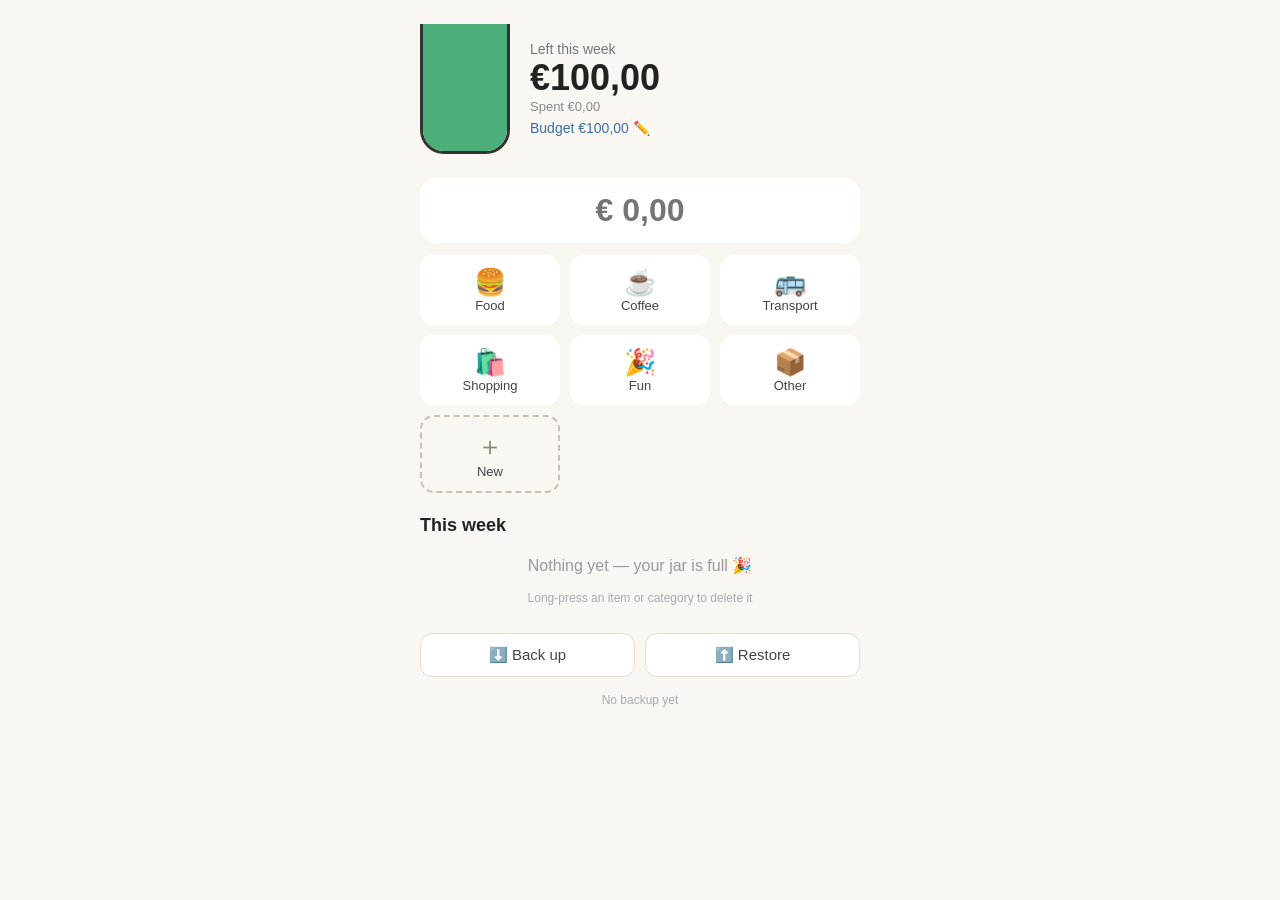
==== spending-jar/index.html @ cdd677f0 "Add files via upload" ====
<!DOCTYPE html>
<html lang="en">
<head>
  <meta charset="utf-8">
  <meta name="viewport" content="width=device-width, initial-scale=1, viewport-fit=cover">
  <title>Spending Jar</title>
  <meta name="description" content="A simple weekly spending tracker.">
  <meta name="theme-color" content="#FAF7F2">

  <!-- Installable app (PWA) -->
  <link rel="manifest" href="manifest.webmanifest">
  <link rel="icon" href="icons/icon-192.png" type="image/png">
  <link rel="apple-touch-icon" href="icons/apple-touch-icon.png">
  <meta name="apple-mobile-web-app-capable" content="yes">
  <meta name="mobile-web-app-capable" content="yes">
  <meta name="apple-mobile-web-app-status-bar-style" content="default">
  <meta name="apple-mobile-web-app-title" content="Jar">

  <link rel="stylesheet" href="style.css">
</head>
<body>
  <main class="app">
    <section class="header">
      <div class="jar" aria-hidden="true"><div class="fill" id="fill"></div></div>
      <div class="summary">
        <div class="muted">Left this week</div>
        <div class="left" id="left">€0,00</div>
        <div class="small" id="spent">Spent €0,00</div>
        <div id="budgetBox"></div>
      </div>
    </section>

    <input class="amount" id="amount" inputmode="decimal" placeholder="€ 0,00" aria-label="Amount" autocomplete="off">
    <div class="cats" id="cats"></div>

    <h2>This week</h2>
    <div class="list" id="list"></div>
    <p class="hint">Long-press an item or category to delete it</p>

    <section class="backup">
      <button id="backupBtn">⬇️ Back up</button>
      <button id="restoreBtn">⬆️ Restore</button>
      <input type="file" id="restoreFile" accept=".json,application/json" hidden>
    </section>
    <p class="hint" id="lastBackup"></p>
  </main>

  <div class="toast" id="toast" role="status"></div>

  <!-- Confirm delete -->
  <div class="modal-bg" id="confirmBg">
    <div class="modal" role="dialog" aria-modal="true">
      <p id="confirmText">Delete this?</p>
      <div class="btns">
        <button id="confirmCancel">Cancel</button>
        <button class="del" id="confirmOk">Delete</button>

      </div>
    </div>
  </div>

  <!-- New category -->
  <div class="modal-bg" id="newBg">
    <div class="modal" role="dialog" aria-modal="true" aria-labelledby="newTitle">
      <h3 id="newTitle">New category</h3>
      <input class="emoji" id="newEmoji" maxlength="4" placeholder="🏷️" aria-label="Emoji">
      <div class="suggest" id="suggest"></div>
      <input id="newName" maxlength="14" placeholder="Gym" aria-label="Category name">
      <div class="btns">
        <button id="newCancel">Cancel</button>
        <button class="primary" id="newSave">Add</button>
      </div>
    </div>
  </div>

  <script src="app.js"></script>
</body>
</html>
---- spending-jar/style.css ----
* { box-sizing: border-box; -webkit-tap-highlight-color: transparent; }

html, body {
  margin: 0;
  background: #FAF7F2;
  color: #222;
  font-family: -apple-system, BlinkMacSystemFont, "Segoe UI", Roboto, sans-serif;
  -webkit-text-size-adjust: 100%;
}

/* Respect the iPhone notch and home bar */
.app {
  max-width: 480px;
  margin: 0 auto;
  padding: calc(env(safe-area-inset-top) + 24px) 20px calc(env(safe-area-inset-bottom) + 24px);
  min-height: 100vh;
}

.header { display: flex; align-items: center; margin-bottom: 24px; }
.jar {
  width: 90px; height: 130px; flex-shrink: 0;
  border: 3px solid #333; border-top: 0; border-radius: 0 0 24px 24px;
  overflow: hidden; display: flex; align-items: flex-end; background: #fff;
}
.fill { width: 100%; transition: height .4s ease, background .4s; }
.summary { margin-left: 20px; }
.muted { font-size: 14px; color: #777; }
.small { font-size: 13px; color: #888; }
.left { font-size: 36px; font-weight: 700; }
.left.neg { color: #E05A5A; }
.budget { margin-top: 6px; font-size: 14px; color: #3A6EA5; background: none; border: 0; padding: 0; font: inherit; font-size: 14px; cursor: pointer; }
.budget-input { margin-top: 6px; border: 0; border-bottom: 1px solid #3A6EA5; font-size: 16px; width: 120px; background: transparent; outline: none; color: inherit; }

/* font-size 16px+ stops iPhone Safari from zooming into inputs */
.amount {
  font-size: 32px; font-weight: 600; text-align: center; color: inherit;
  background: #fff; border: 0; border-radius: 16px; padding: 14px;
  margin-bottom: 12px; width: 100%; outline: none;
}

.cats { display: grid; grid-template-columns: repeat(3, 1fr); gap: 10px; }
.cat {
  background: #fff; border: 0; border-radius: 14px; padding: 12px 0; cursor: pointer;
  font: inherit; color: inherit; user-select: none; -webkit-user-select: none; -webkit-touch-callout: none;
}
.cat:active { opacity: .6; }
.cat.new { background: transparent; border: 2px dashed #c9c1b5; color: #887; }
.cat .e { font-size: 26px; display: block; }
.cat .l { font-size: 13px; color: #444; display: block; padding: 0 4px; overflow: hidden; text-overflow: ellipsis; white-space: nowrap; }

h2 { font-size: 18px; margin: 22px 0 8px; }
.row {
  display: flex; align-items: center; background: #fff; border-radius: 12px;
  padding: 12px; margin-bottom: 8px; user-select: none; -webkit-user-select: none; -webkit-touch-callout: none;
}
.row .e { font-size: 24px; margin-right: 12px; }
.row .mid { flex: 1; }
.row .lab { font-size: 16px; }
.row .amt { font-size: 16px; font-weight: 600; }
.empty { color: #999; text-align: center; margin-top: 20px; }
.hint { font-size: 12px; color: #aaa; text-align: center; margin-top: 16px; }

.backup { display: flex; gap: 10px; margin-top: 28px; }
.backup button {
  flex: 1; background: #fff; border: 1px solid #e4ddd2; border-radius: 12px; padding: 12px;
  font: inherit; font-size: 15px; color: #444; cursor: pointer;
}
.backup button:active { opacity: .6; }

.toast {
  position: fixed; left: 20px; right: 20px; bottom: calc(env(safe-area-inset-bottom) + 24px);
  max-width: 440px; margin: 0 auto; background: #222; color: #fff; padding: 12px 16px;
  border-radius: 12px; font-size: 14px; display: none; z-index: 10;
}

.modal-bg {
  position: fixed; inset: 0; background: rgba(0,0,0,.35); display: none;
  align-items: center; justify-content: center; z-index: 5; padding: 20px;
}
.modal { background: #fff; border-radius: 16px; padding: 20px; width: 100%; max-width: 300px; text-align: center; }
.modal p { margin: 0 0 16px; font-size: 16px; }
.modal h3 { margin: 0 0 14px; font-size: 18px; }
.modal input { width: 100%; font-size: 16px; padding: 10px 12px; border: 1px solid #ddd; border-radius: 10px; margin-bottom: 10px; outline: none; color: inherit; background: #fff; }
.modal input.emoji { font-size: 28px; text-align: center; }
.suggest { display: flex; flex-wrap: wrap; gap: 4px; justify-content: center; margin-bottom: 12px; }
.suggest button { font-size: 22px; background: #f4f0ea; border: 0; border-radius: 8px; padding: 4px 6px; cursor: pointer; }
.btns button { border: 0; background: none; font-size: 16px; padding: 8px 16px; cursor: pointer; color: #222; }
.btns .primary { color: #3A6EA5; font-weight: 600; }
.btns .del { color: #E05A5A; font-weight: 600; }
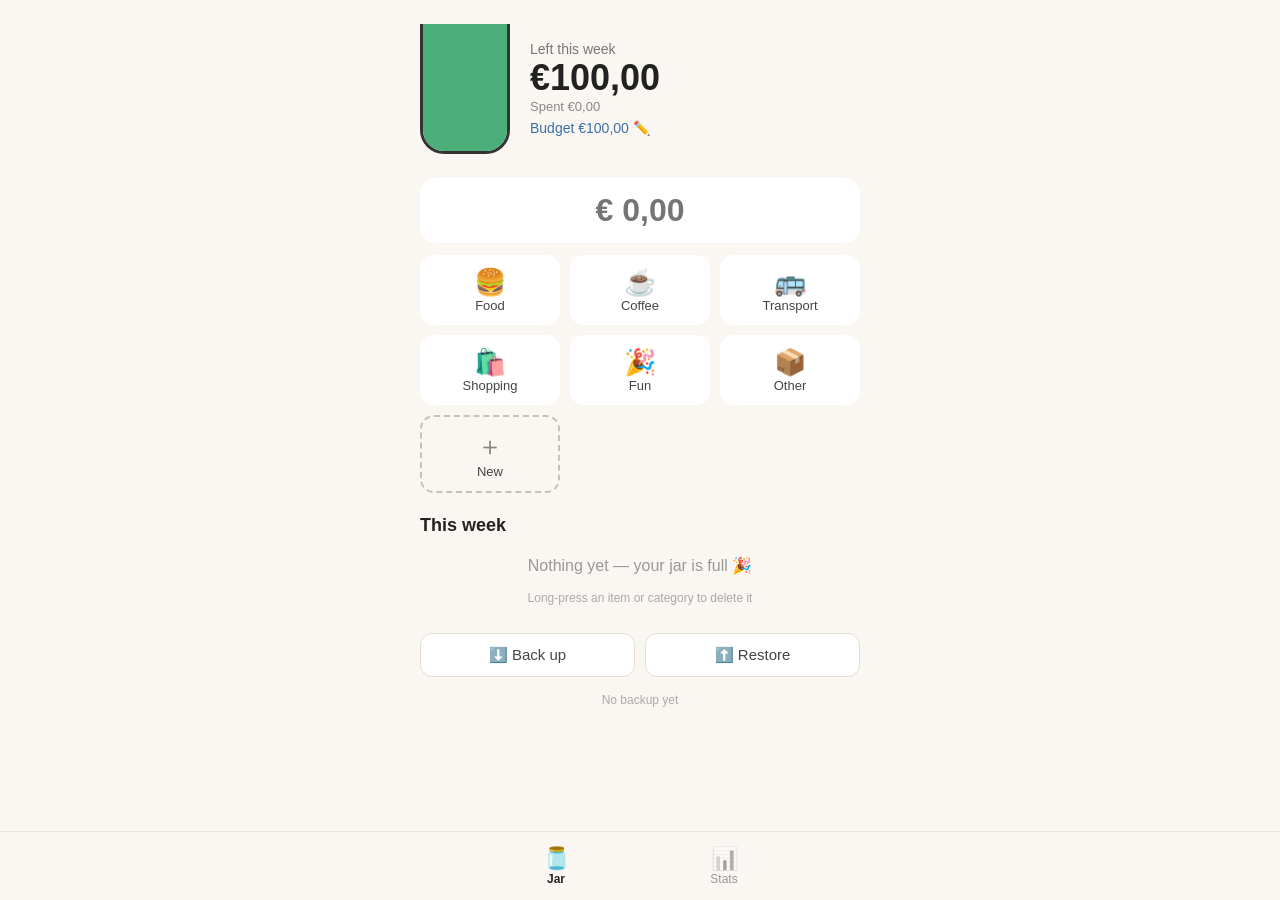
==== commit c3aeff7b: "Add stats page (week, month, year) and backup/restore" ====
--- a/spending-jar/index.html
+++ b/spending-jar/index.html
@@ -19,7 +19,7 @@
   <link rel="stylesheet" href="style.css">
 </head>
 <body>
-  <main class="app">
+  <main class="app" id="viewHome">
     <section class="header">
       <div class="jar" aria-hidden="true"><div class="fill" id="fill"></div></div>
       <div class="summary">
@@ -45,6 +45,40 @@
     <p class="hint" id="lastBackup"></p>
   </main>
 
+  <!-- Stats page -->
+  <main class="app" id="viewStats" hidden>
+    <div class="seg" role="tablist" aria-label="Period">
+      <button role="tab" data-period="week" class="on">Week</button>
+      <button role="tab" data-period="month">Month</button>
+      <button role="tab" data-period="year">Year</button>
+    </div>
+
+    <div class="period">
+      <button id="prevPeriod" aria-label="Previous period">‹</button>
+      <div id="periodLabel">This week</div>
+      <button id="nextPeriod" aria-label="Next period">›</button>
+    </div>
+
+    <section class="stat-cards">
+      <div class="stat"><div class="muted">Spent</div><div class="big" id="stSpent">€0,00</div></div>
+      <div class="stat"><div class="muted">Per day</div><div class="big" id="stAvg">€0,00</div></div>
+    </section>
+
+    <div class="budget-bar"><div id="stBar"></div></div>
+    <div class="small" id="stBudget"></div>
+
+    <h2>Over time</h2>
+    <div class="chart" id="chart"></div>
+
+    <h2>By category</h2>
+    <div id="byCat"></div>
+  </main>
+
+  <nav class="tabbar">
+    <button data-view="home" class="on"><span>🫙</span>Jar</button>
+    <button data-view="stats"><span>📊</span>Stats</button>
+  </nav>
+
   <div class="toast" id="toast" role="status"></div>
 
   <!-- Confirm delete -->
@@ -54,7 +88,6 @@
       <div class="btns">
         <button id="confirmCancel">Cancel</button>
         <button class="del" id="confirmOk">Delete</button>
-
       </div>
     </div>
   </div>
--- a/spending-jar/style.css
+++ b/spending-jar/style.css
@@ -12,9 +12,65 @@
 .app {
   max-width: 480px;
   margin: 0 auto;
-  padding: calc(env(safe-area-inset-top) + 24px) 20px calc(env(safe-area-inset-bottom) + 24px);
+  padding: calc(env(safe-area-inset-top) + 24px) 20px calc(env(safe-area-inset-bottom) + 96px);
   min-height: 100vh;
 }
+.app[hidden] { display: none; }
+
+/* Bottom tab bar */
+.tabbar {
+  position: fixed; left: 0; right: 0; bottom: 0; z-index: 3;
+  display: flex; justify-content: center; gap: 8px;
+  background: rgba(250, 247, 242, .92); backdrop-filter: blur(12px); -webkit-backdrop-filter: blur(12px);
+  border-top: 1px solid #ebe4d9;
+  padding: 8px 20px calc(env(safe-area-inset-bottom) + 8px);
+}
+.tabbar button {
+  flex: 1; max-width: 160px; background: none; border: 0; border-radius: 12px; padding: 6px 0;
+  font: inherit; font-size: 12px; color: #999; cursor: pointer;
+}
+.tabbar button span { display: block; font-size: 22px; filter: grayscale(1); opacity: .6; }
+.tabbar button.on { color: #222; font-weight: 600; }
+.tabbar button.on span { filter: none; opacity: 1; }
+
+/* Stats */
+.seg { display: flex; background: #eee7dc; border-radius: 12px; padding: 3px; }
+.seg button {
+  flex: 1; border: 0; background: none; padding: 9px 0; border-radius: 10px;
+  font: inherit; font-size: 15px; color: #666; cursor: pointer;
+}
+.seg button.on { background: #fff; color: #222; font-weight: 600; }
+.period { display: flex; align-items: center; justify-content: space-between; margin: 16px 0; }
+.period div { font-size: 17px; font-weight: 600; }
+.period div::first-letter { text-transform: uppercase; }
+.period button {
+  width: 40px; height: 40px; border: 0; border-radius: 20px; background: #fff;
+  font-size: 22px; color: #444; cursor: pointer;
+}
+.period button.off { opacity: .3; }
+.stat-cards { display: grid; grid-template-columns: 1fr 1fr; gap: 10px; margin-bottom: 14px; }
+.stat { background: #fff; border-radius: 14px; padding: 14px; }
+.stat .big { font-size: 24px; font-weight: 700; margin-top: 2px; }
+.budget-bar { height: 10px; background: #eee7dc; border-radius: 5px; overflow: hidden; margin-bottom: 6px; }
+.budget-bar div { height: 100%; border-radius: 5px; transition: width .4s; }
+.chart {
+  display: flex; align-items: flex-end; gap: 3px; height: 150px;
+  background: #fff; border-radius: 14px; padding: 12px 10px 26px; position: relative;
+}
+.chart .col { flex: 1; height: 100%; display: flex; flex-direction: column; justify-content: flex-end; align-items: center; position: relative; }
+.chart .bar { width: 100%; max-width: 28px; background: #4CAF7A; border-radius: 4px 4px 0 0; min-height: 2px; }
+.chart .bar.zero { background: #eee7dc; }
+.chart .bar.now { background: #3A6EA5; }
+.chart .lab { position: absolute; bottom: -20px; font-size: 11px; color: #999; white-space: nowrap; }
+.chart .empty-chart { position: absolute; inset: 0; display: flex; align-items: center; justify-content: center; color: #aaa; font-size: 14px; }
+.catrow { background: #fff; border-radius: 12px; padding: 12px; margin-bottom: 8px; }
+.catrow .top { display: flex; align-items: center; }
+.catrow .e { font-size: 22px; margin-right: 10px; }
+.catrow .name { flex: 1; font-size: 15px; }
+.catrow .val { font-weight: 600; }
+.catrow .pct { font-size: 12px; color: #999; margin-left: 8px; width: 36px; text-align: right; }
+.catrow .track { height: 6px; background: #f1ece4; border-radius: 3px; margin-top: 8px; overflow: hidden; }
+.catrow .track div { height: 100%; background: #F2A541; border-radius: 3px; }
 
 .header { display: flex; align-items: center; margin-bottom: 24px; }
 .jar {
